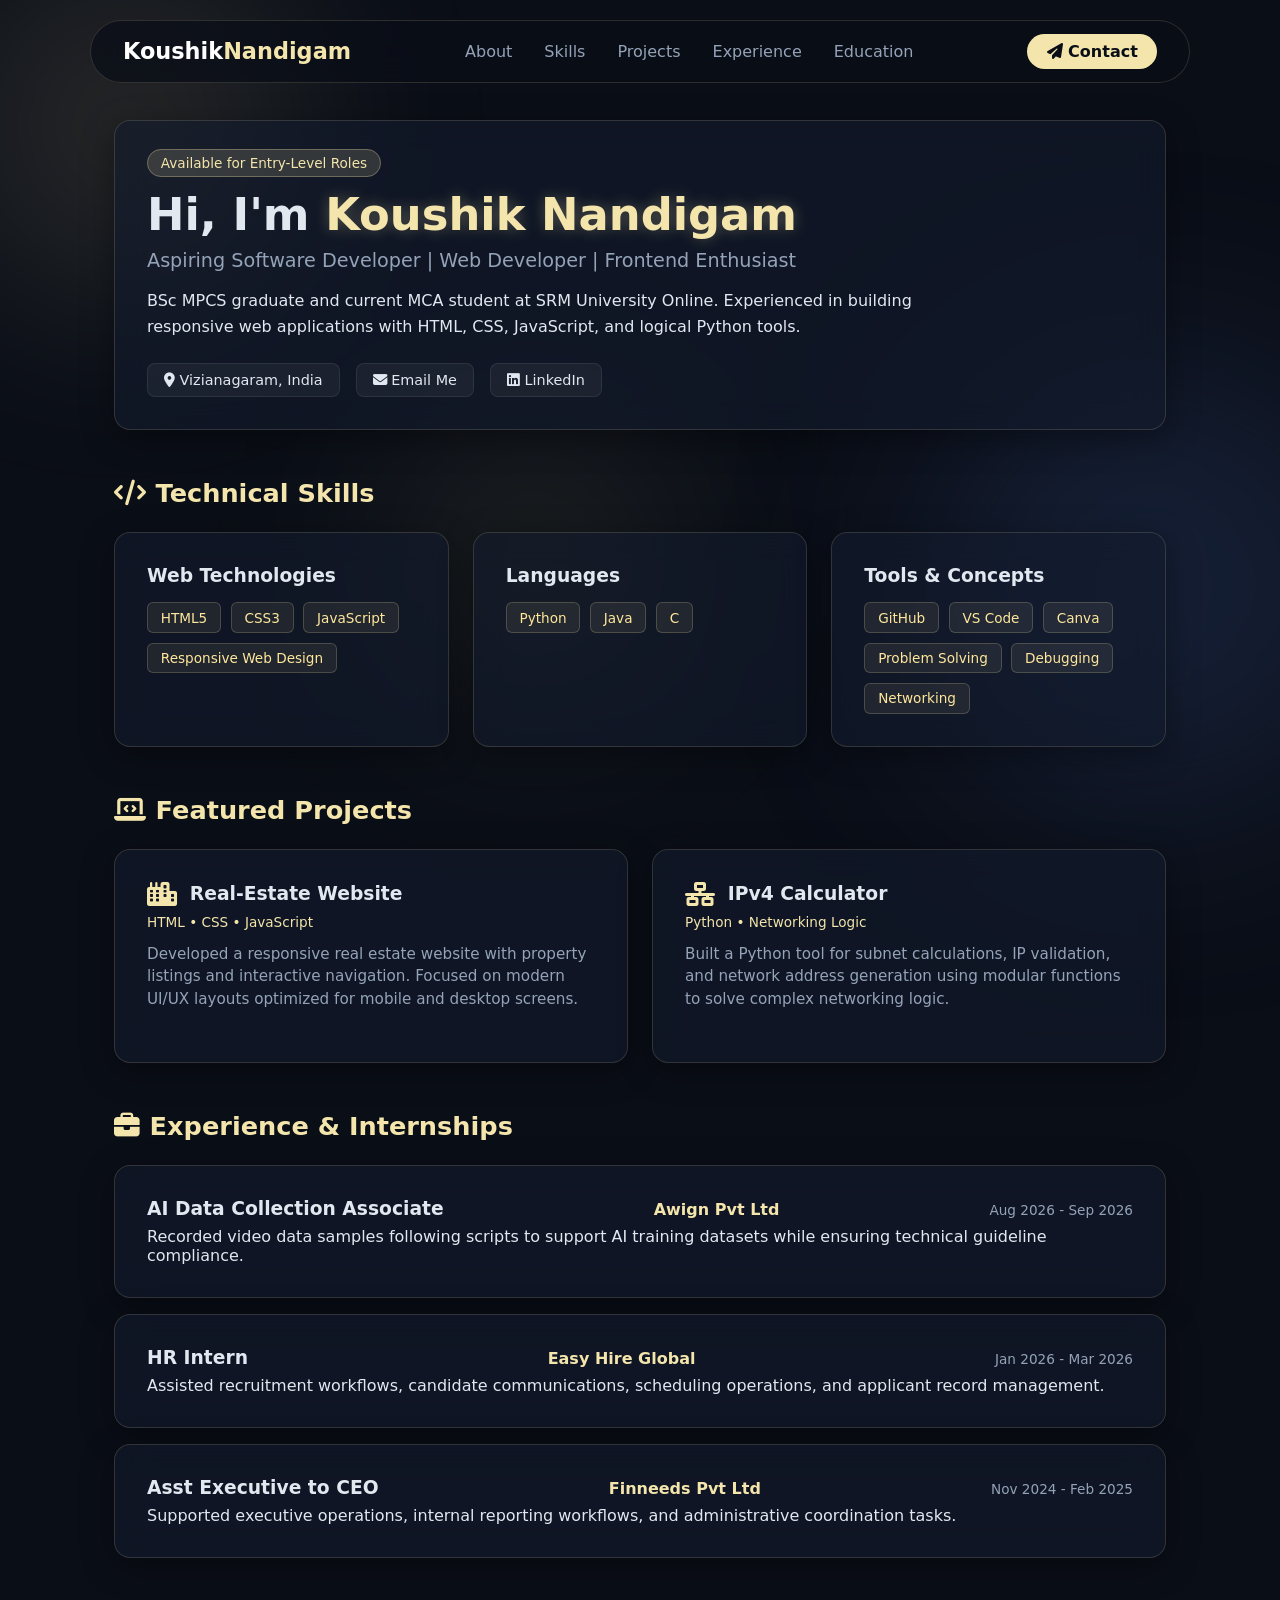
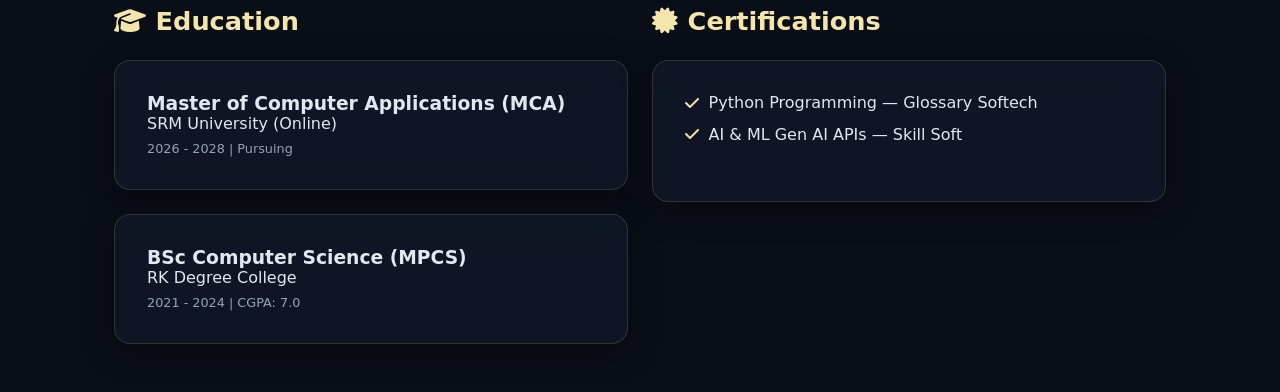
==== my-portfolio/index.html @ a2d1ef99 "Add files via upload" ====
<!DOCTYPE html>
<html lang="en">
<head>
    <meta charset="UTF-8">
    <meta name="viewport" content="width=device-width, initial-scale=1.0">
    <title>Koushik Nandigam | Software & Frontend Developer</title>
    <link rel="stylesheet" href="style.css">
    <!-- Font Awesome Icons -->
    <link rel="stylesheet" href="https://cdnjs.cloudflare.com/ajax/libs/font-awesome/6.4.0/css/all.min.css">
</head>
<body>

    <!-- Background Animated Glow Orbs -->
    <div class="glow-orb orb-1"></div>
    <div class="glow-orb orb-2"></div>
    <div class="glow-orb orb-3"></div>

    <!-- Navigation -->
    <nav class="glass-nav">
        <div class="logo">Koushik<span>Nandigam</span></div>
        <ul class="nav-links">
            <li><a href="#about">About</a></li>
            <li><a href="#skills">Skills</a></li>
            <li><a href="#projects">Projects</a></li>
            <li><a href="#experience">Experience</a></li>
            <li><a href="#education">Education</a></li>
        </ul>
        <a href="mailto:nandigamkoushik16@gmail.com" class="btn-primary"><i class="fa-solid fa-paper-plane"></i> Contact</a>
    </nav>

    <!-- Main Container -->
    <main class="container">

        <!-- Hero Section -->
        <section id="about" class="glass-card hero-card">
            <div class="hero-content">
                <span class="badge">Available for Entry-Level Roles</span>
                <h1>Hi, I'm <span class="highlight">Koushik Nandigam</span></h1>
                <p class="subtitle">Aspiring Software Developer | Web Developer | Frontend Enthusiast</p>
                <p class="bio">
                    BSc MPCS graduate and current MCA student at SRM University Online. Experienced in building responsive web applications with HTML, CSS, JavaScript, and logical Python tools.
                </p>
                <div class="contact-chips">
                    <span class="chip"><i class="fa-solid fa-location-dot"></i> Vizianagaram, India</span>
                    <a href="mailto:nandigamkoushik16@gmail.com" class="chip interactive"><i class="fa-solid fa-envelope"></i> Email Me</a>
                    <a href="https://linkedin.com/in/koushik-nandigam" target="_blank" class="chip interactive"><i class="fa-brands fa-linkedin"></i> LinkedIn</a>
                </div>
            </div>
        </section>

        <!-- Skills Section -->
        <section id="skills" class="section">
            <h2 class="section-title"><i class="fa-solid fa-code"></i> Technical Skills</h2>
            <div class="grid-3">
                <div class="glass-card skill-group">
                    <h3>Web Technologies</h3>
                    <div class="tags">
                        <span class="tag">HTML5</span>
                        <span class="tag">CSS3</span>
                        <span class="tag">JavaScript</span>
                        <span class="tag">Responsive Web Design</span>
                    </div>
                </div>
                <div class="glass-card skill-group">
                    <h3>Languages</h3>
                    <div class="tags">
                        <span class="tag">Python</span>
                        <span class="tag">Java</span>
                        <span class="tag">C</span>
                    </div>
                </div>
                <div class="glass-card skill-group">
                    <h3>Tools & Concepts</h3>
                    <div class="tags">
                        <span class="tag">GitHub</span>
                        <span class="tag">VS Code</span>
                        <span class="tag">Canva</span>
                        <span class="tag">Problem Solving</span>
                        <span class="tag">Debugging</span>
                        <span class="tag">Networking</span>
                    </div>
                </div>
            </div>
        </section>

        <!-- Projects Section -->
        <section id="projects" class="section">
            <h2 class="section-title"><i class="fa-solid fa-laptop-code"></i> Featured Projects</h2>
            <div class="grid-2">
                <div class="glass-card project-card">
                    <div class="project-header">
                        <i class="fa-solid fa-city project-icon"></i>
                        <h3>Real-Estate Website</h3>
                    </div>
                    <p class="project-tech">HTML • CSS • JavaScript</p>
                    <p class="project-desc">
                        Developed a responsive real estate website with property listings and interactive navigation. Focused on modern UI/UX layouts optimized for mobile and desktop screens.
                    </p>
                </div>

                <div class="glass-card project-card">
                    <div class="project-header">
                        <i class="fa-solid fa-network-wired project-icon"></i>
                        <h3>IPv4 Calculator</h3>
                    </div>
                    <p class="project-tech">Python • Networking Logic</p>
                    <p class="project-desc">
                        Built a Python tool for subnet calculations, IP validation, and network address generation using modular functions to solve complex networking logic.
                    </p>
                </div>
            </div>
        </section>

        <!-- Experience Section -->
        <section id="experience" class="section">
            <h2 class="section-title"><i class="fa-solid fa-briefcase"></i> Experience & Internships</h2>
            <div class="timeline">
                <div class="glass-card timeline-item">
                    <div class="timeline-header">
                        <h3>AI Data Collection Associate</h3>
                        <span class="company">Awign Pvt Ltd</span>
                        <span class="date">Aug 2026 - Sep 2026</span>
                    </div>
                    <p>Recorded video data samples following scripts to support AI training datasets while ensuring technical guideline compliance.</p>
                </div>

                <div class="glass-card timeline-item">
                    <div class="timeline-header">
                        <h3>HR Intern</h3>
                        <span class="company">Easy Hire Global</span>
                        <span class="date">Jan 2026 - Mar 2026</span>
                    </div>
                    <p>Assisted recruitment workflows, candidate communications, scheduling operations, and applicant record management.</p>
                </div>

                <div class="glass-card timeline-item">
                    <div class="timeline-header">
                        <h3>Asst Executive to CEO</h3>
                        <span class="company">Finneeds Pvt Ltd</span>
                        <span class="date">Nov 2024 - Feb 2025</span>
                    </div>
                    <p>Supported executive operations, internal reporting workflows, and administrative coordination tasks.</p>
                </div>
            </div>
        </section>

        <!-- Education & Certifications -->
        <section id="education" class="section">
            <div class="grid-2">
                <div>
                    <h2 class="section-title"><i class="fa-solid fa-graduation-cap"></i> Education</h2>
                    <div class="glass-card edu-card">
                        <h3>Master of Computer Applications (MCA)</h3>
                        <p class="institution">SRM University (Online)</p>
                        <span class="badge-sm">2026 - 2028 | Pursuing</span>
                    </div>
                    <div class="glass-card edu-card margin-top">
                        <h3>BSc Computer Science (MPCS)</h3>
                        <p class="institution">RK Degree College</p>
                        <span class="badge-sm">2021 - 2024 | CGPA: 7.0</span>
                    </div>
                </div>

                <div>
                    <h2 class="section-title"><i class="fa-solid fa-certificate"></i> Certifications</h2>
                    <div class="glass-card cert-card">
                        <ul>
                            <li><i class="fa-solid fa-check"></i> Python Programming — Glossary Softech</li>
                            <li><i class="fa-solid fa-check"></i> AI & ML Gen AI APIs — Skill Soft</li>
                            <li><i class="fa-solid fa-
---- my-portfolio/style.css ----
/* Color Scheme: Midnight Indigo & Vanilla Accent */
:root {
    --bg-dark: #0a0e17;
    --card-bg: rgba(19, 27, 46, 0.6);
    --card-border: rgba(243, 229, 171, 0.15);
    --vanilla-primary: #f3e5ab;
    --vanilla-glow: #ffe89c;
    --text-main: #e2e8f0;
    --text-muted: #94a3b8;
}

* {
    margin: 0;
    padding: 0;
    box-sizing: border-box;
    scroll-behavior: smooth;
}

body {
    font-family: 'Segoe UI', system-ui, -apple-system, sans-serif;
    background-color: var(--bg-dark);
    color: var(--text-main);
    overflow-x: hidden;
    position: relative;
    min-height: 100vh;
}

/* Background Animated Glass Glows */
.glow-orb {
    position: fixed;
    border-radius: 50%;
    filter: blur(100px);
    z-index: -1;
    animation: floatOrb 12s infinite alternate ease-in-out;
}

.orb-1 {
    width: 350px;
    height: 350px;
    background: rgba(243, 229, 171, 0.12);
    top: -50px;
    left: -50px;
}

.orb-2 {
    width: 450px;
    height: 450px;
    background: rgba(45, 64, 110, 0.35);
    bottom: 10%;
    right: -100px;
    animation-delay: -5s;
}

.orb-3 {
    width: 300px;
    height: 300px;
    background: rgba(255, 232, 156, 0.08);
    top: 45%;
    left: 30%;
}

@keyframes floatOrb {
    0% { transform: translate(0, 0) scale(1); }
    100% { transform: translate(40px, 50px) scale(1.1); }
}

/* Base Glassmorphism Card Style */
.glass-card {
    background: var(--card-bg);
    backdrop-filter: blur(16px);
    -webkit-backdrop-filter: blur(16px);
    border: 1px solid var(--card-border);
    border-radius: 16px;
    padding: 2rem;
    box-shadow: 0 8px 32px 0 rgba(0, 0, 0, 0.37);
    transition: all 0.3s cubic-bezier(0.25, 0.8, 0.25, 1);
}

.glass-card:hover {
    transform: translateY(-6px);
    border-color: rgba(243, 229, 171, 0.4);
    box-shadow: 0 12px 40px 0 rgba(243, 229, 171, 0.12);
}

/* Navigation Bar */
.glass-nav {
    position: fixed;
    top: 20px;
    left: 50%;
    transform: translateX(-50%);
    width: 90%;
    max-width: 1100px;
    padding: 0.8rem 2rem;
    background: rgba(10, 14, 23, 0.75);
    backdrop-filter: blur(20px);
    border: 1px solid var(--card-border);
    border-radius: 50px;
    display: flex;
    justify-content: space-between;
    align-items: center;
    z-index: 1000;
}

.logo {
    font-size: 1.4rem;
    font-weight: 700;
    color: #fff;
}

.logo span {
    color: var(--vanilla-primary);
}

.nav-links {
    display: flex;
    list-style: none;
    gap: 2rem;
}

.nav-links a {
    color: var(--text-muted);
    text-decoration: none;
    font-weight: 500;
    transition: color 0.3s;
}

.nav-links a:hover {
    color: var(--vanilla-primary);
}

/* Container */
.container {
    max-width: 1100px;
    margin: 120px auto 40px auto;
    padding: 0 1.5rem;
}

/* Hero Section */
.hero-card {
    margin-bottom: 3rem;
}

.badge {
    background: rgba(243, 229, 171, 0.15);
    color: var(--vanilla-primary);
    padding: 0.3rem 0.8rem;
    border-radius: 20px;
    font-size: 0.85rem;
    border: 1px solid rgba(243, 229, 171, 0.3);
}

h1 {
    font-size: 2.8rem;
    margin: 1rem 0 0.5rem 0;
}

.highlight {
    color: var(--vanilla-primary);
    text-shadow: 0 0 15px rgba(243, 229, 171, 0.3);
}

.subtitle {
    font-size: 1.2rem;
    color: var(--text-muted);
    margin-bottom: 1rem;
}

.bio {
    line-height: 1.6;
    margin-bottom: 1.5rem;
    max-width: 800px;
}

.contact-chips {
    display: flex;
    gap: 1rem;
    flex-wrap: wrap;
}

.chip {
    background: rgba(255, 255, 255, 0.05);
    padding: 0.5rem 1rem;
    border-radius: 8px;
    font-size: 0.9rem;
    color: var(--text-main);
    text-decoration: none;
    border: 1px solid rgba(255, 255, 255, 0.08);
}

.chip.interactive:hover {
    background: var(--vanilla-primary);
    color: var(--bg-dark);
    font-weight: 600;
}

/* Section Common Styling */
.section {
    margin-bottom: 3rem;
}

.section-title {
    font-size: 1.6rem;
    margin-bottom: 1.5rem;
    color: var(--vanilla-primary);
    display: flex;
    align-items: center;
    gap: 0.6rem;
}

/* Grids */
.grid-2 {
    display: grid;
    grid-template-columns: repeat(auto-fit, minmax(320px, 1fr));
    gap: 1.5rem;
}

.grid-3 {
    display: grid;
    grid-template-columns: repeat(auto-fit, minmax(250px, 1fr));
    gap: 1.5rem;
}

/* Skills */
.tags {
    display: flex;
    flex-wrap: wrap;
    gap: 0.6rem;
    margin-top: 1rem;
}

.tag {
    background: rgba(243, 229, 171, 0.08);
    border: 1px solid rgba(243, 229, 171, 0.2);
    color: var(--vanilla-glow);
    padding: 0.4rem 0.8rem;
    border-radius: 6px;
    font-size: 0.85rem;
}

/* Projects */
.project-header {
    display: flex;
    align-items: center;
    gap: 0.8rem;
    margin-bottom: 0.5rem;
}

.project-icon {
    font-size: 1.5rem;
    color: var(--vanilla-primary);
}

.project-tech {
    color: var(--vanilla-primary);
    font-size: 0.85rem;
    margin-bottom: 0.8rem;
}

.project-desc {
    color: var(--text-muted);
    font-size: 0.95rem;
    line-height: 1.5;
    margin-bottom: 1.2rem;
}

/* Buttons */
.btn-primary {
    background: var(--vanilla-primary);
    color: var(--bg-dark);
    padding: 0.5rem 1.2rem;
    border-radius: 25px;
    text-decoration: none;
    font-weight: 600;
    transition: transform 0.2s, box-shadow 0.2s;
}

.btn-primary:hover {
    transform: scale(1.05);
    box-shadow: 0 0 15px rgba(243, 229, 171, 0.5);
}

.btn-secondary {
    background: transparent;
    border: 1px solid var(--vanilla-primary);
    color: var(--vanilla-primary);
    padding: 0.5rem 1rem;
    border-radius: 6px;
    cursor: pointer;
    transition: all 0.2s;
}

.btn-secondary:hover {
    background: var(--vanilla-primary);
    color: var(--bg-dark);
}

/* Timeline */
.timeline {
    display: flex;
    flex-direction: column;
    gap: 1rem;
}

.timeline-header {
    display: flex;
    flex-wrap: wrap;
    justify-content: space-between;
    align-items: baseline;
    margin-bottom: 0.5rem;
}

.company {
    color: var(--vanilla-primary);
    font-weight: 600;
}

.date {
    color: var(--text-muted);
    font-size: 0.85rem;
}

/* Education & Certifications */
.margin-top {
    margin-top: 1.5rem;
}

.badge-sm {
    display: inline-block;
    margin-top: 0.5rem;
    font-size: 0.8rem;
    color: var(--text-muted);
}

.cert-card ul {
    list-style: none;
}

.cert-card li {
    margin-bottom: 0.8rem;
    display: flex;
    align-items: center;
    gap: 0.6rem;
}

.cert-card i {
    color: var(--vanilla-primary);
}

footer {
    text-align: center;
    padding: 2rem;
    color: var(--text-muted);
    font-size: 0.85rem;
}
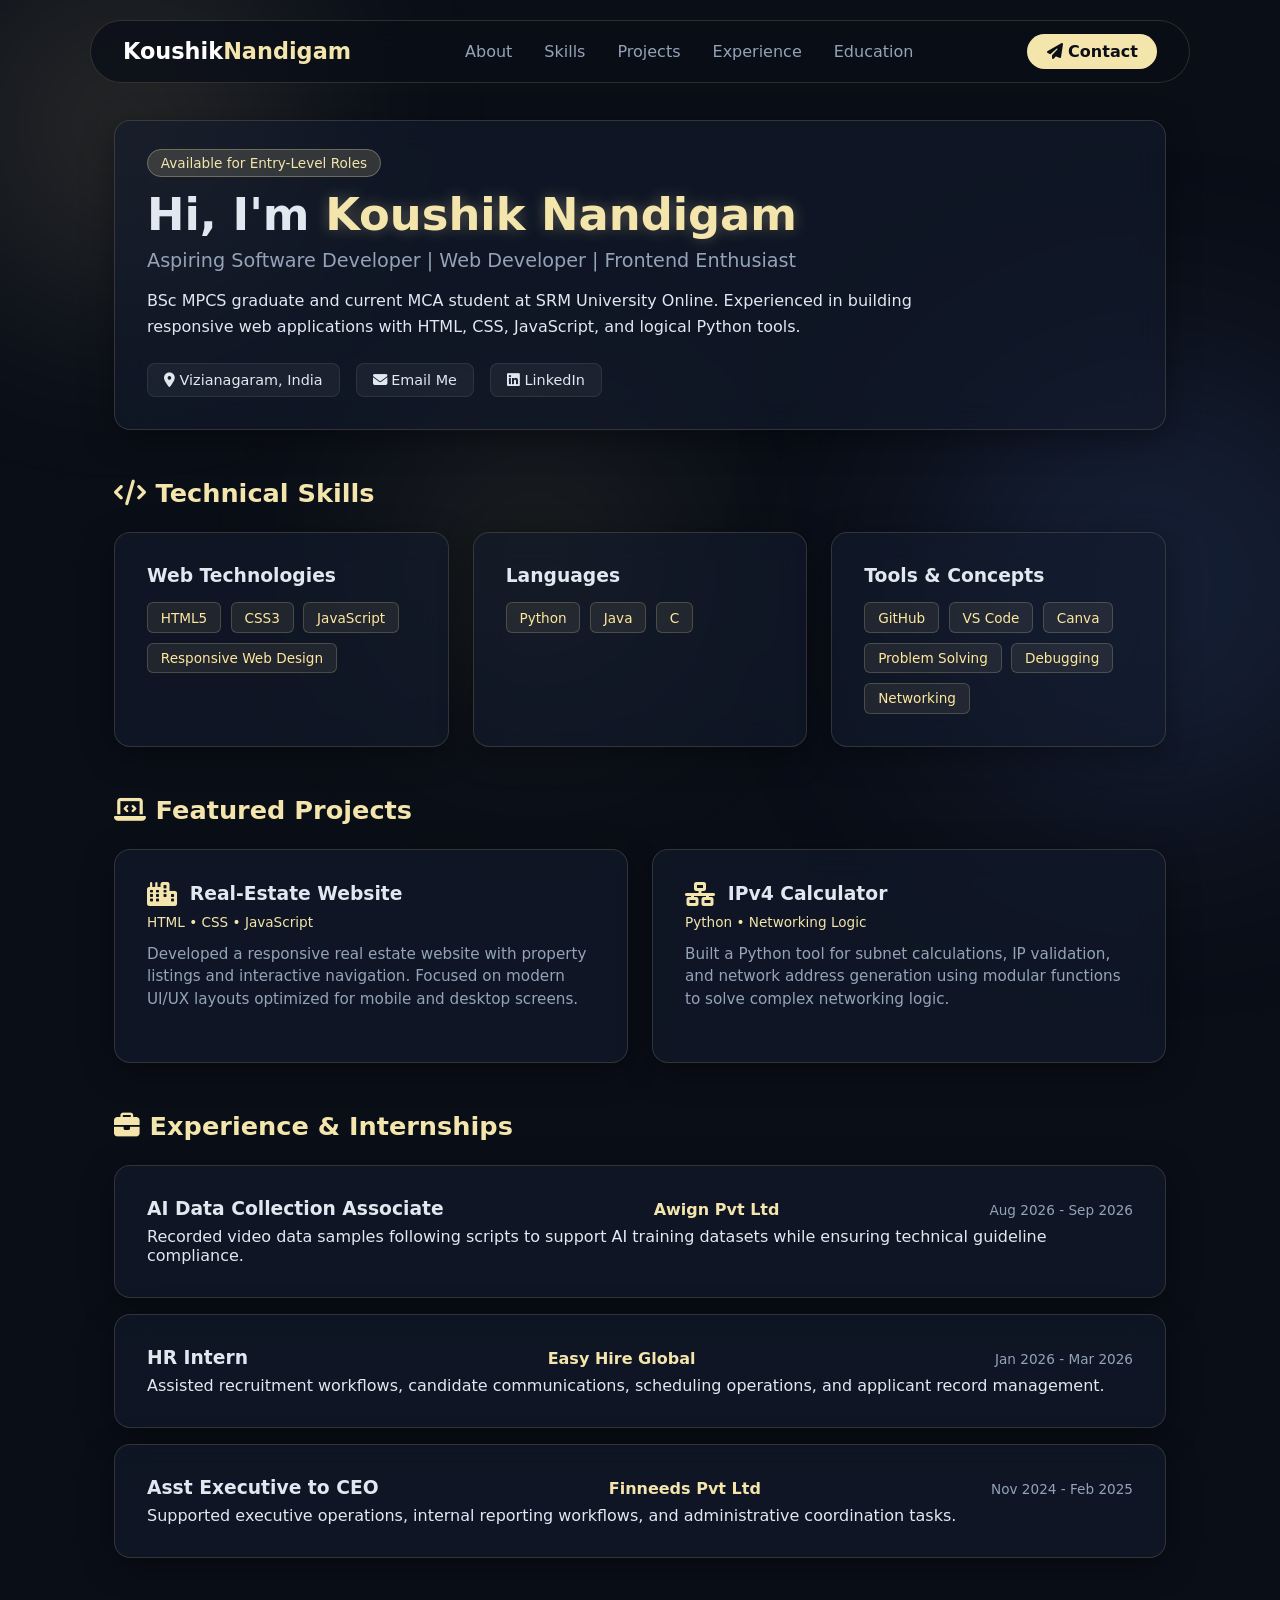
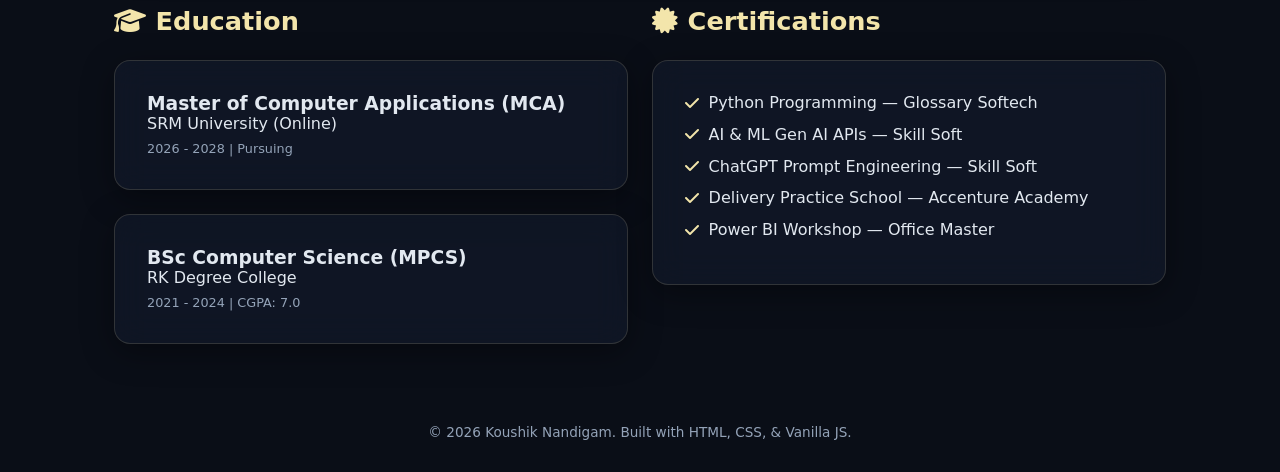
==== commit afa26796: "Update index.html" ====
--- a/my-portfolio/index.html
+++ b/my-portfolio/index.html
@@ -167,4 +167,21 @@
                         <ul>
                             <li><i class="fa-solid fa-check"></i> Python Programming — Glossary Softech</li>
                             <li><i class="fa-solid fa-check"></i> AI & ML Gen AI APIs — Skill Soft</li>
-                            <li><i class="fa-solid fa-+                            <li><i class="fa-solid fa-check"></i> ChatGPT Prompt Engineering — Skill Soft</li>
+                            <li><i class="fa-solid fa-check"></i> Delivery Practice School — Accenture Academy</li>
+                            <li><i class="fa-solid fa-check"></i> Power BI Workshop — Office Master</li>
+                        </ul>
+                    </div>
+                </div>
+            </div>
+        </section>
+
+    </main>
+
+    <footer>
+        <p>© 2026 Koushik Nandigam. Built with HTML, CSS, & Vanilla JS.</p>
+    </footer>
+
+    <script src="script.js"></script>
+</body>
+</html>
